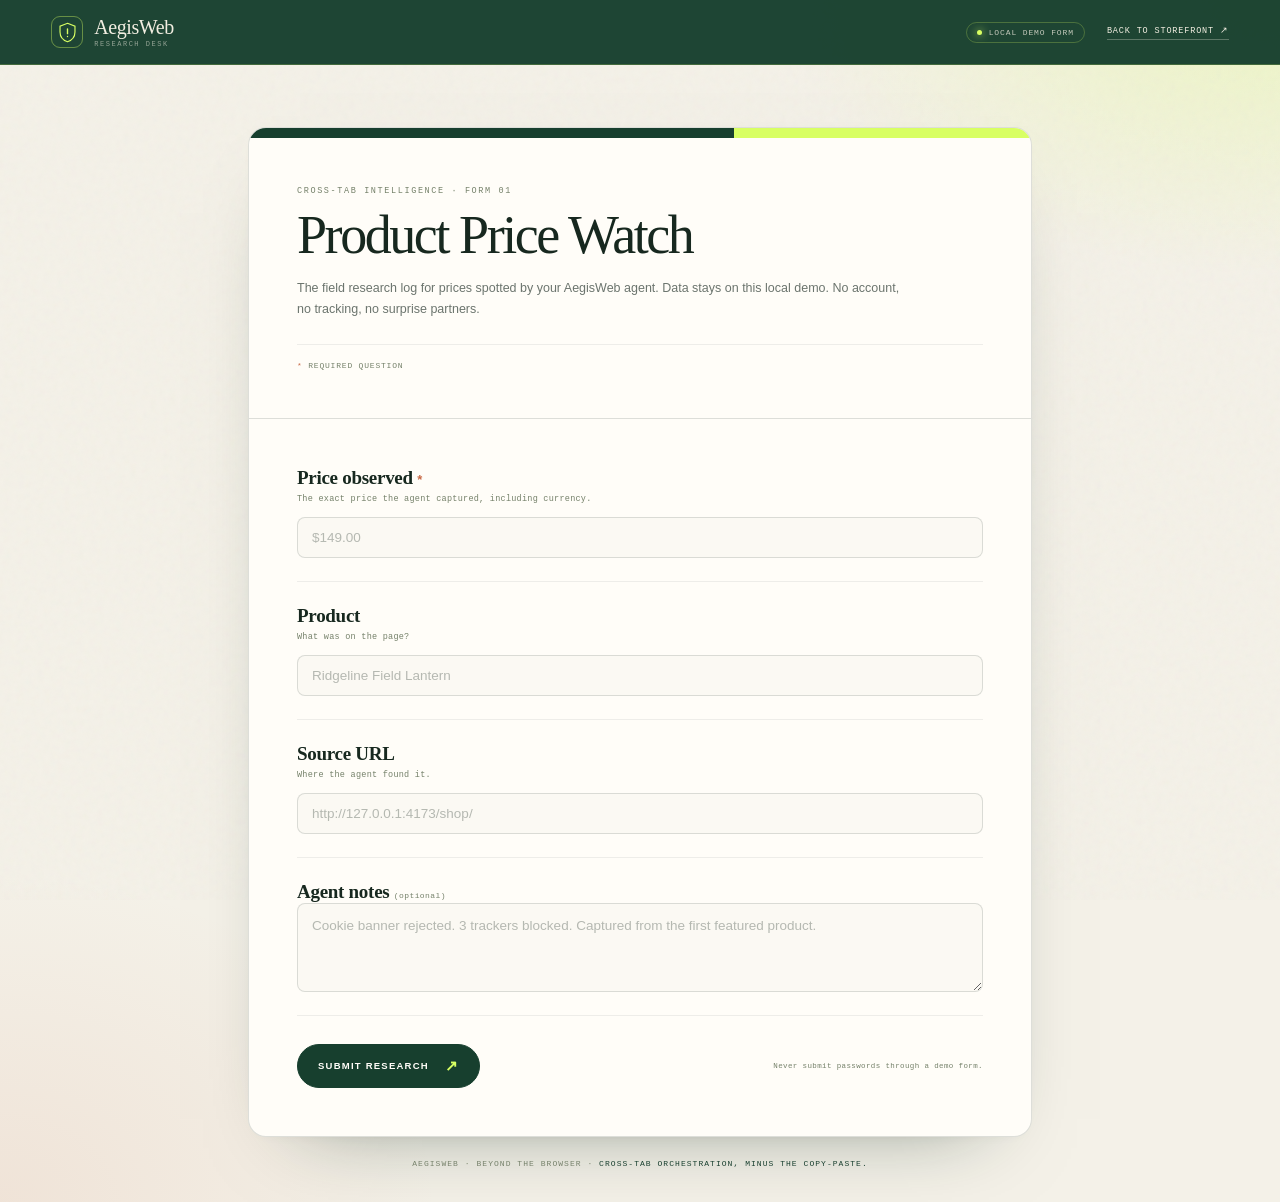
==== demo/form/index.html @ 2c9d4edd "AegisWeb: local-first browser agent demo, dashboard, tests, AWS scaffold" ====
<!doctype html>
<html lang="en">
<head>
  <meta charset="utf-8">
  <meta name="viewport" content="width=device-width, initial-scale=1">
  <meta name="description" content="AegisWeb local research form — capture product prices across tabs.">
  <title>Product Price Watch — AegisWeb Research Desk</title>
  <link rel="icon" href="data:image/svg+xml,%3Csvg xmlns='http://www.w3.org/2000/svg' viewBox='0 0 64 64'%3E%3Crect width='64' height='64' rx='14' fill='%23173f2e'/%3E%3Cpath d='M20 40V26l12-8 12 8v14L32 48 20 40z' fill='none' stroke='%23d8ff63' stroke-width='3'/%3E%3C/svg%3E">
  <link rel="stylesheet" href="styles.css">
</head>
<body>
  <header class="topbar">
    <a class="brand" href="/shop/" aria-label="Back to the demo storefront">
      <span class="brand-mark">
        <svg viewBox="0 0 40 40" aria-hidden="true"><path d="M20 4 33 9v10c0 8-5.7 14.5-13 17C12.7 33.5 7 27 7 19V9l13-5Z" fill="none" stroke="currentColor" stroke-width="2"/><path d="M20 14v8M20 27h.01" stroke="currentColor" stroke-width="2.4" stroke-linecap="round"/></svg>
      </span>
      <span class="brand-copy">AegisWeb<em>Research desk</em></span>
    </a>
    <div class="topbar-right">
      <span class="local-pill"><span></span> Local demo form</span>
      <a href="/shop/" class="back-link">Back to storefront ↗</a>
    </div>
  </header>

  <main class="page">
    <div class="form-card">
      <div class="form-accent"></div>

      <div id="form-shell">
        <header class="form-head">
          <p class="kicker">Cross-tab intelligence · Form 01</p>
          <h1>Product Price Watch</h1>
          <p class="description">The field research log for prices spotted by your AegisWeb agent. Data stays on this local demo. No account, no tracking, no surprise partners.</p>
          <p class="required-note"><span>*</span> Required question</p>
        </header>

        <form id="research-form" data-aegis-form data-aegis-target-form novalidate>
          <div class="question">
            <label for="price">Price observed <span aria-hidden="true">*</span></label>
            <p class="hint">The exact price the agent captured, including currency.</p>
            <input id="price" name="price" type="text" inputmode="decimal" placeholder="$149.00" autocomplete="off" required data-aegis-first-field>
          </div>

          <div class="question">
            <label for="product">Product</label>
            <p class="hint">What was on the page?</p>
            <input id="product" name="product" type="text" placeholder="Ridgeline Field Lantern" autocomplete="off">
          </div>

          <div class="question">
            <label for="source">Source URL</label>
            <p class="hint">Where the agent found it.</p>
            <input id="source" name="source" type="url" placeholder="http://127.0.0.1:4173/shop/" autocomplete="off" spellcheck="false">
          </div>

          <div class="question">
            <label for="notes">Agent notes <span class="optional">(optional)</span></label>
            <textarea id="notes" name="notes" rows="3" placeholder="Cookie banner rejected. 3 trackers blocked. Captured from the first featured product."></textarea>
          </div>

          <div class="form-footer">
            <button class="submit-button" type="submit">Submit research <span>↗</span></button>
            <p class="clear-note">Never submit passwords through a demo form.</p>
          </div>
        </form>
      </div>

      <div class="confirmation" id="confirmation" data-aegis-confirmation hidden>
        <div class="check" aria-hidden="true">
          <svg viewBox="0 0 52 52"><circle cx="26" cy="26" r="24" fill="none" stroke="currentColor" stroke-width="2"/><path d="m15 27 7 7 15-17" fill="none" stroke="currentColor" stroke-width="3" stroke-linecap="round" stroke-linejoin="round"/></svg>
        </div>
        <p class="kicker">Response recorded</p>
        <h2>Price logged.<br><em>Mission captured.</em></h2>
        <p class="confirmation-copy">Your agent moved this finding across tabs and into the research log. The receipt:</p>
        <dl class="receipt">
          <div><dt>Product</dt><dd id="receipt-product">—</dd></div>
          <div><dt>Price</dt><dd id="receipt-price">—</dd></div>
          <div><dt>Source</dt><dd id="receipt-source">—</dd></div>
          <div><dt>Recorded</dt><dd id="receipt-time">—</dd></div>
        </dl>
        <div class="confirmation-actions">
          <button class="submit-button" type="button" id="new-response">Log another price</button>
          <a class="back-link" href="/shop/">Return to storefront →</a>
        </div>
        <p class="fineprint">This is a local mock form built for the AegisWeb hackathon demo. Nothing is sent to Google or any external service.</p>
      </div>
    </div>

    <p class="page-note">AegisWeb · Beyond the Browser · <span>Cross-tab orchestration, minus the copy-paste.</span></p>
  </main>

  <script src="app.js"></script>
</body>
</html>
---- demo/form/styles.css ----
:root {
  --paper: #f4f1e8;
  --card: #fffdf8;
  --ink: #17281f;
  --forest: #173f2e;
  --forest-deep: #0e2a1e;
  --lime: #d8ff63;
  --clay: #c86945;
  --moss: #75816a;
  --line: rgba(20, 36, 28, 0.14);
  --soft: rgba(20, 36, 28, 0.07);
  --serif: "Iowan Old Style", "Palatino Linotype", Palatino, Georgia, "Times New Roman", serif;
  --sans: "Inter", "Segoe UI", -apple-system, BlinkMacSystemFont, Helvetica, Arial, sans-serif;
  --mono: "SFMono-Regular", "Cascadia Mono", Menlo, Consolas, monospace;
}

* { box-sizing: border-box; }

body {
  margin: 0;
  min-height: 100vh;
  color: var(--ink);
  font-family: var(--sans);
  background:
    radial-gradient(900px 500px at 100% 0%, rgba(216, 255, 99, 0.28), transparent 55%),
    radial-gradient(800px 600px at 0% 100%, rgba(200, 105, 69, 0.1), transparent 55%),
    var(--paper);
  -webkit-font-smoothing: antialiased;
}

body::before {
  content: "";
  position: fixed;
  inset: 0;
  z-index: 5;
  pointer-events: none;
  opacity: 0.2;
  background-image: url("data:image/svg+xml,%3Csvg viewBox='0 0 160 160' xmlns='http://www.w3.org/2000/svg'%3E%3Cfilter id='n'%3E%3CfeTurbulence type='fractalNoise' baseFrequency='.85' numOctaves='2' stitchTiles='stitch'/%3E%3C/filter%3E%3Crect width='100%25' height='100%25' filter='url(%23n)' opacity='.18'/%3E%3C/svg%3E");
}

a { color: inherit; }
button, input, textarea { font: inherit; }
[hidden] { display: none !important; }
::selection { background: var(--lime); color: var(--forest); }
:focus-visible { outline: 3px solid var(--clay); outline-offset: 2px; }

.topbar {
  position: relative;
  z-index: 10;
  display: flex;
  align-items: center;
  justify-content: space-between;
  gap: 24px;
  padding: 16px clamp(20px, 4vw, 52px);
  background: rgba(23, 63, 46, 0.97);
  color: #f2eee1;
  border-bottom: 1px solid rgba(216, 255, 99, 0.2);
}

.brand { display: inline-flex; align-items: center; gap: 11px; text-decoration: none; }
.brand-mark {
  display: grid;
  place-items: center;
  width: 32px;
  height: 32px;
  border: 1px solid rgba(216, 255, 99, 0.4);
  border-radius: 9px;
  color: var(--lime);
}
.brand-mark svg { width: 23px; height: 23px; }
.brand-copy { font-family: var(--serif); font-size: 20px; line-height: 1; letter-spacing: -0.02em; }
.brand-copy em {
  display: block;
  margin-top: 4px;
  font-family: var(--mono);
  font-size: 7px;
  font-style: normal;
  letter-spacing: 0.22em;
  text-transform: uppercase;
  color: rgba(242, 238, 225, 0.55);
}

.topbar-right { display: flex; align-items: center; gap: 22px; }
.local-pill {
  display: inline-flex;
  align-items: center;
  gap: 7px;
  padding: 5px 10px;
  border: 1px solid rgba(216, 255, 99, 0.24);
  border-radius: 999px;
  font-family: var(--mono);
  font-size: 8px;
  letter-spacing: 0.11em;
  text-transform: uppercase;
  color: rgba(242, 238, 225, 0.78);
}
.local-pill span { width: 5px; height: 5px; border-radius: 50%; background: var(--lime); box-shadow: 0 0 8px var(--lime); }
.back-link {
  color: inherit;
  font-family: var(--mono);
  font-size: 8.5px;
  letter-spacing: 0.1em;
  text-transform: uppercase;
  text-decoration: none;
  border-bottom: 1px solid rgba(242, 238, 225, 0.3);
  padding-bottom: 3px;
  white-space: nowrap;
}
.back-link:hover { border-color: var(--lime); color: var(--lime); }

.page {
  position: relative;
  z-index: 10;
  max-width: 820px;
  margin: 0 auto;
  padding: clamp(30px, 5vw, 62px) 18px 34px;
}

.form-card {
  background: var(--card);
  border: 1px solid var(--line);
  border-radius: 18px;
  overflow: hidden;
  box-shadow: 0 34px 80px -52px rgba(14, 42, 30, 0.5), 0 4px 18px -10px rgba(14, 42, 30, 0.1);
}

.form-accent {
  height: 10px;
  background:
    linear-gradient(90deg, var(--forest) 0 62%, var(--lime) 62% 100%);
}

.form-head, #research-form, .confirmation { padding: clamp(26px, 4.2vw, 48px); }

.form-head { border-bottom: 1px solid var(--line); }
.kicker {
  margin: 0 0 13px;
  font-family: var(--mono);
  font-size: 8.5px;
  letter-spacing: 0.19em;
  text-transform: uppercase;
  color: var(--moss);
}
.form-head h1 {
  margin: 0;
  font-family: var(--serif);
  font-size: clamp(38px, 5vw, 54px);
  line-height: 0.98;
  letter-spacing: -0.045em;
  font-weight: 500;
}
.description {
  max-width: 610px;
  margin: 16px 0 0;
  font-size: 12.5px;
  line-height: 1.65;
  color: rgba(20, 36, 28, 0.63);
}
.required-note {
  margin: 25px 0 0;
  padding-top: 16px;
  border-top: 1px solid var(--soft);
  font-family: var(--mono);
  font-size: 8px;
  letter-spacing: 0.1em;
  text-transform: uppercase;
  color: var(--moss);
}
.required-note span, .question label span[aria-hidden] { color: var(--clay); }

.question { padding: 23px 0; border-bottom: 1px solid var(--soft); }
.question:first-child { padding-top: 0; }
.question label {
  display: block;
  font-family: var(--serif);
  font-size: 19px;
  font-weight: 550;
  letter-spacing: -0.015em;
}
.question label span[aria-hidden] { font-family: var(--sans); font-size: 13px; }
.question .optional {
  font-family: var(--mono);
  font-size: 8px;
  letter-spacing: 0.05em;
  color: var(--moss);
  font-weight: 400;
}
.hint {
  margin: 5px 0 13px;
  font-family: var(--mono);
  font-size: 8.5px;
  letter-spacing: 0.03em;
  color: var(--moss);
}
.question input,
.question textarea {
  display: block;
  width: 100%;
  border: 1px solid var(--line);
  border-radius: 8px;
  background: #fbf9f3;
  padding: 12px 14px;
  font-size: 13.5px;
  color: var(--ink);
  transition: border-color 160ms ease, box-shadow 160ms ease, background 160ms ease;
}
.question textarea { resize: vertical; min-height: 84px; line-height: 1.55; }
.question input::placeholder, .question textarea::placeholder { color: rgba(20, 36, 28, 0.3); }
.question input:focus, .question textarea:focus {
  outline: none;
  border-color: var(--forest);
  background: #fffefb;
  box-shadow: 0 0 0 3px rgba(216, 255, 99, 0.38);
}

.form-footer {
  display: flex;
  align-items: center;
  justify-content: space-between;
  gap: 24px;
  padding-top: 28px;
  flex-wrap: wrap;
}
.submit-button {
  display: inline-flex;
  align-items: center;
  gap: 16px;
  border: 1px solid var(--forest);
  border-radius: 999px;
  background: var(--forest);
  color: #fffdf8;
  padding: 12px 20px;
  font-size: 9.5px;
  font-weight: 750;
  letter-spacing: 0.13em;
  text-transform: uppercase;
  cursor: pointer;
  transition: transform 180ms ease, background 180ms ease;
}
.submit-button span { color: var(--lime); font-size: 15px; }
.submit-button:hover { background: var(--forest-deep); transform: translateY(-1px); }
.clear-note {
  margin: 0;
  font-family: var(--mono);
  font-size: 7.5px;
  letter-spacing: 0.05em;
  color: var(--moss);
}

/* ---------- confirmation ---------- */

.confirmation { animation: rise 500ms cubic-bezier(.2,.8,.2,1) both; }
@keyframes rise { from { opacity: 0; transform: translateY(12px); } }
.check {
  width: 56px;
  height: 56px;
  display: grid;
  place-items: center;
  border-radius: 50%;
  background: rgba(216, 255, 99, 0.46);
  color: var(--forest);
  margin-bottom: 25px;
  animation: pop 500ms cubic-bezier(.2,1.4,.4,1) both;
}
@keyframes pop { from { transform: scale(.55); opacity: 0; } }
.check svg { width: 36px; height: 36px; }
.confirmation h2 {
  margin: 0;
  font-family: var(--serif);
  font-size: clamp(40px, 5.3vw, 60px);
  line-height: 0.97;
  letter-spacing: -0.045em;
  font-weight: 500;
}
.confirmation h2 em { font-style: italic; color: var(--forest); }
.confirmation-copy { margin: 19px 0 25px; max-width: 540px; color: rgba(20, 36, 28, 0.62); font-size: 12.5px; }

.receipt {
  margin: 0;
  border-top: 1px solid var(--line);
  border-bottom: 1px solid var(--line);
}
.receipt div {
  display: grid;
  grid-template-columns: 120px 1fr;
  gap: 18px;
  padding: 12px 0;
  border-bottom: 1px solid var(--soft);
  align-items: baseline;
}
.receipt div:last-child { border-bottom: 0; }
.receipt dt {
  font-family: var(--mono);
  font-size: 8px;
  letter-spacing: 0.13em;
  text-transform: uppercase;
  color: var(--moss);
}
.receipt dd { margin: 0; font-size: 12.5px; overflow-wrap: anywhere; }
.receipt div:nth-child(2) dd { font-family: var(--serif); font-size: 21px; }

.confirmation-actions {
  display: flex;
  align-items: center;
  gap: 24px;
  margin-top: 28px;
  flex-wrap: wrap;
}
.confirmation .back-link { color: var(--forest); border-color: rgba(23, 63, 46, 0.25); }
.confirmation .back-link:hover { border-color: var(--forest); color: var(--forest); }
.fineprint {
  margin: 30px 0 0;
  padding-top: 18px;
  border-top: 1px solid var(--soft);
  font-family: var(--mono);
  font-size: 7.5px;
  line-height: 1.6;
  letter-spacing: 0.03em;
  color: var(--moss);
}

.page-note {
  margin: 22px 4px 0;
  text-align: center;
  font-family: var(--mono);
  font-size: 8px;
  letter-spacing: 0.13em;
  text-transform: uppercase;
  color: var(--moss);
}
.page-note span { color: var(--forest); }

@media (max-width: 640px) {
  .topbar-right .local-pill { display: none; }
  .brand-copy { font-size: 18px; }
  .form-head, #research-form, .confirmation { padding: 24px 20px; }
  .form-footer { align-items: flex-start; flex-direction: column; }
  .receipt div { grid-template-columns: 1fr; gap: 3px; }
  .confirmation-actions { flex-direction: column; align-items: flex-start; }
}

@media (prefers-reduced-motion: reduce) {
  *, *::before, *::after { animation-duration: 0.001ms !important; transition-duration: 0.001ms !important; }
}
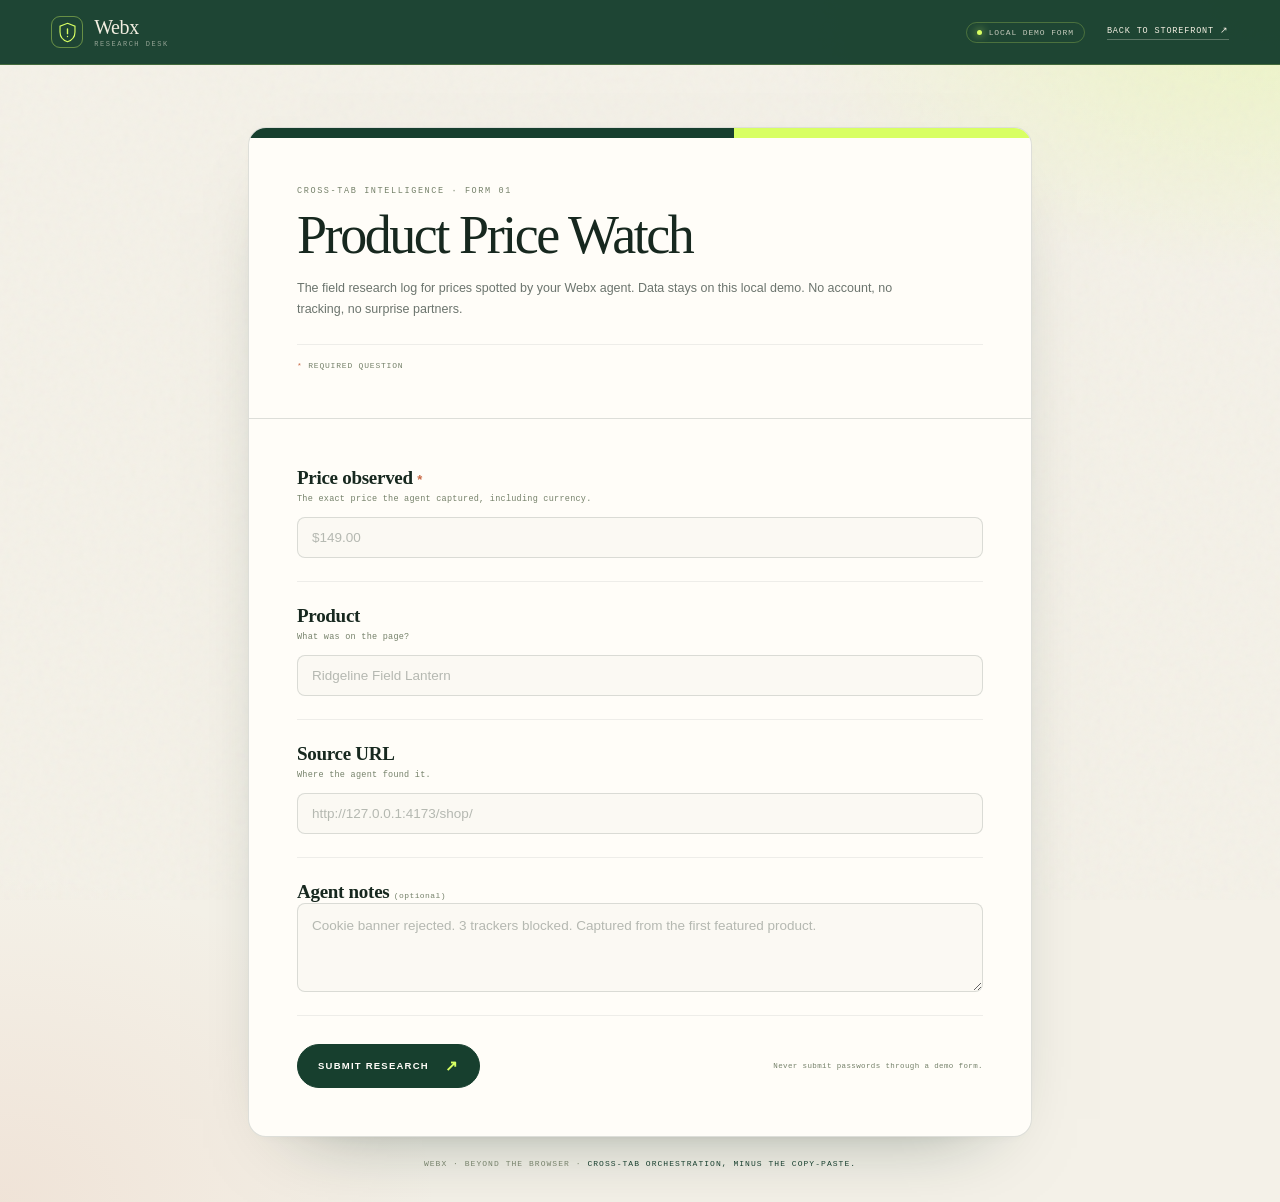
==== commit 39910120: "Adopt Webx name and add Chrome extension - Rename the Python package, CLI, environment variables, se" ====
--- a/demo/form/index.html
+++ b/demo/form/index.html
@@ -3,8 +3,8 @@
 <head>
   <meta charset="utf-8">
   <meta name="viewport" content="width=device-width, initial-scale=1">
-  <meta name="description" content="AegisWeb local research form — capture product prices across tabs.">
-  <title>Product Price Watch — AegisWeb Research Desk</title>
+  <meta name="description" content="Webx local research form — capture product prices across tabs.">
+  <title>Product Price Watch — Webx Research Desk</title>
   <link rel="icon" href="data:image/svg+xml,%3Csvg xmlns='http://www.w3.org/2000/svg' viewBox='0 0 64 64'%3E%3Crect width='64' height='64' rx='14' fill='%23173f2e'/%3E%3Cpath d='M20 40V26l12-8 12 8v14L32 48 20 40z' fill='none' stroke='%23d8ff63' stroke-width='3'/%3E%3C/svg%3E">
   <link rel="stylesheet" href="styles.css">
 </head>
@@ -14,7 +14,7 @@
       <span class="brand-mark">
         <svg viewBox="0 0 40 40" aria-hidden="true"><path d="M20 4 33 9v10c0 8-5.7 14.5-13 17C12.7 33.5 7 27 7 19V9l13-5Z" fill="none" stroke="currentColor" stroke-width="2"/><path d="M20 14v8M20 27h.01" stroke="currentColor" stroke-width="2.4" stroke-linecap="round"/></svg>
       </span>
-      <span class="brand-copy">AegisWeb<em>Research desk</em></span>
+      <span class="brand-copy">Webx<em>Research desk</em></span>
     </a>
     <div class="topbar-right">
       <span class="local-pill"><span></span> Local demo form</span>
@@ -30,15 +30,15 @@
         <header class="form-head">
           <p class="kicker">Cross-tab intelligence · Form 01</p>
           <h1>Product Price Watch</h1>
-          <p class="description">The field research log for prices spotted by your AegisWeb agent. Data stays on this local demo. No account, no tracking, no surprise partners.</p>
+          <p class="description">The field research log for prices spotted by your Webx agent. Data stays on this local demo. No account, no tracking, no surprise partners.</p>
           <p class="required-note"><span>*</span> Required question</p>
         </header>
 
-        <form id="research-form" data-aegis-form data-aegis-target-form novalidate>
+        <form id="research-form" data-webx-form data-webx-target-form novalidate>
           <div class="question">
             <label for="price">Price observed <span aria-hidden="true">*</span></label>
             <p class="hint">The exact price the agent captured, including currency.</p>
-            <input id="price" name="price" type="text" inputmode="decimal" placeholder="$149.00" autocomplete="off" required data-aegis-first-field>
+            <input id="price" name="price" type="text" inputmode="decimal" placeholder="$149.00" autocomplete="off" required data-webx-first-field>
           </div>
 
           <div class="question">
@@ -65,7 +65,7 @@
         </form>
       </div>
 
-      <div class="confirmation" id="confirmation" data-aegis-confirmation hidden>
+      <div class="confirmation" id="confirmation" data-webx-confirmation hidden>
         <div class="check" aria-hidden="true">
           <svg viewBox="0 0 52 52"><circle cx="26" cy="26" r="24" fill="none" stroke="currentColor" stroke-width="2"/><path d="m15 27 7 7 15-17" fill="none" stroke="currentColor" stroke-width="3" stroke-linecap="round" stroke-linejoin="round"/></svg>
         </div>
@@ -82,11 +82,11 @@
           <button class="submit-button" type="button" id="new-response">Log another price</button>
           <a class="back-link" href="/shop/">Return to storefront →</a>
         </div>
-        <p class="fineprint">This is a local mock form built for the AegisWeb hackathon demo. Nothing is sent to Google or any external service.</p>
+        <p class="fineprint">This is a local mock form built for the Webx hackathon demo. Nothing is sent to Google or any external service.</p>
       </div>
     </div>
 
-    <p class="page-note">AegisWeb · Beyond the Browser · <span>Cross-tab orchestration, minus the copy-paste.</span></p>
+    <p class="page-note">Webx · Beyond the Browser · <span>Cross-tab orchestration, minus the copy-paste.</span></p>
   </main>
 
   <script src="app.js"></script>
